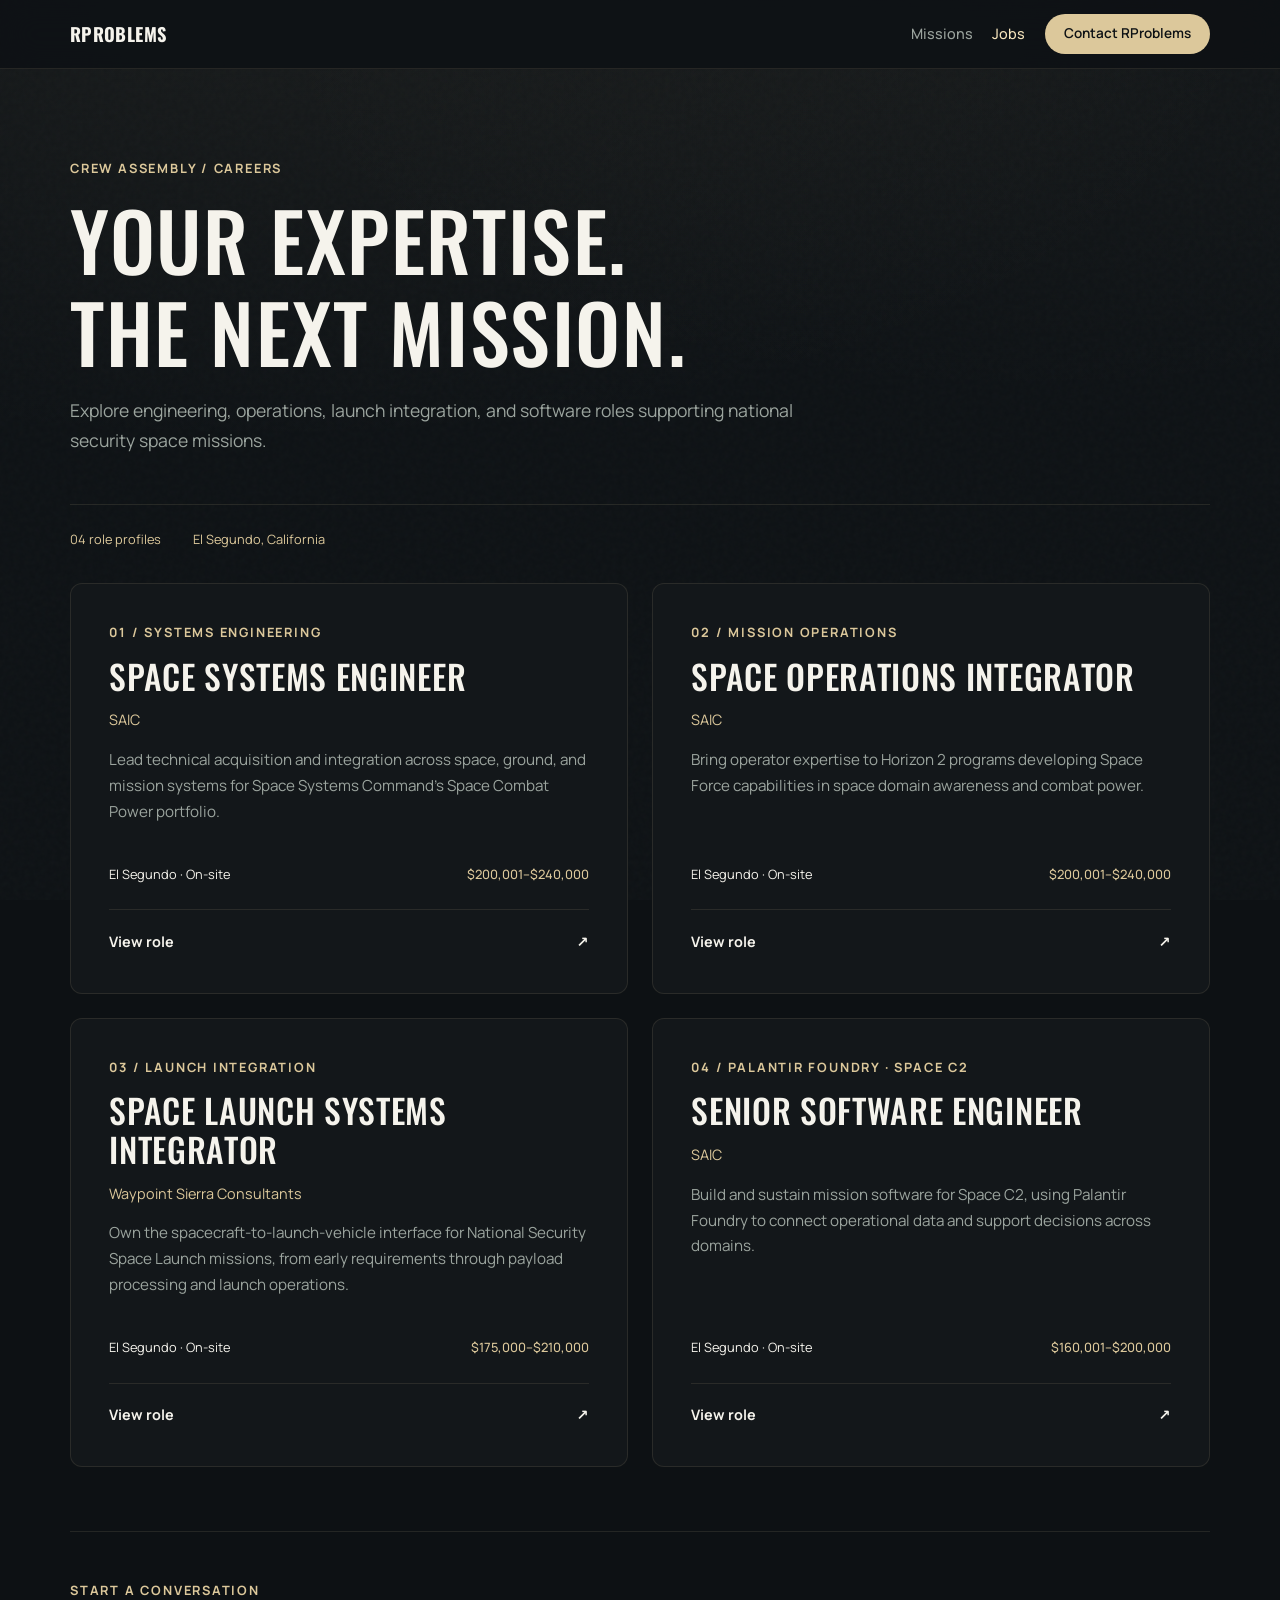
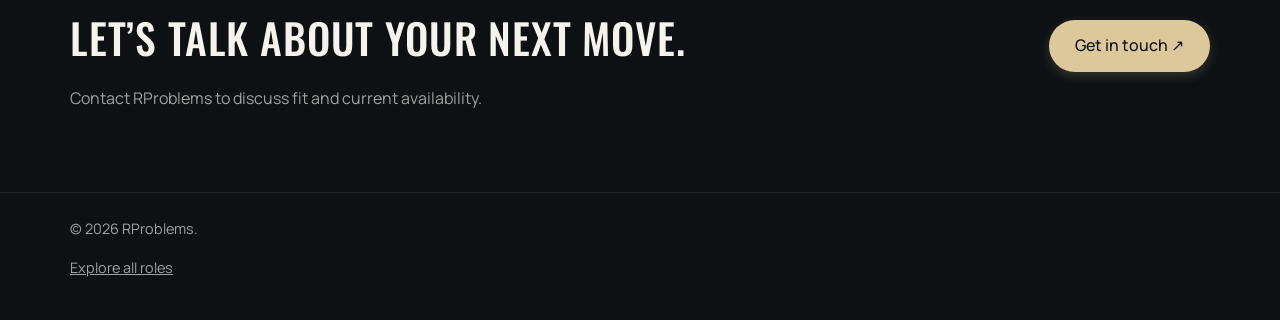
==== jobs/index.html @ 2bf75e45 "Add four space career pages and jobs index" ====
<!doctype html>
<html lang="en"><head>
  <meta charset="UTF-8"><meta name="viewport" content="width=device-width, initial-scale=1, viewport-fit=cover">
  <title>Space careers | RProblems</title>
  <meta name="description" content="Engineering, operations, launch integration, and Palantir software career opportunities in El Segundo, California.">
  <link rel="canonical" href="https://rproblems.com/jobs/">
  <meta property="og:title" content="Space careers | RProblems">
  <meta property="og:description" content="Engineering, operations, launch integration, and Palantir software career opportunities in El Segundo, California.">
  <meta property="og:type" content="website"><meta property="og:url" content="https://rproblems.com/jobs/">
  <link rel="preconnect" href="https://fonts.googleapis.com"><link rel="preconnect" href="https://fonts.gstatic.com" crossorigin>
  <link href="https://fonts.googleapis.com/css2?family=Manrope:wght@400;500;600;700&amp;family=Oswald:wght@400;500;600;700&amp;display=swap" rel="stylesheet">
  <link rel="stylesheet" href="../styles.css"><link rel="stylesheet" href="../jobs/jobs.css">
  <script defer src="../main.js"></script>
</head><body class="jobs-page">
  <a class="skip-link" href="#main">Skip to main content</a>
  <header class="site-header" id="site-header"><div class="container nav-shell">
    <a class="brand" href="../" aria-label="RProblems home">RProblems</a>
    <button class="menu-toggle" id="menu-toggle" aria-expanded="false" aria-controls="site-nav" aria-label="Toggle navigation"><span></span><span></span><span></span></button>
    <nav class="site-nav" id="site-nav" aria-label="Primary">
      <a href="../#missions">Missions</a><a href="../jobs/" aria-current="page">Jobs</a>
      <a class="nav-cta" href="mailto:hello@rproblems.com?subject=Career%20inquiry">Contact RProblems</a>
    </nav>
  </div></header>
  <main id="main"><section class="role-hero jobs-intro"><div class="container"><p class="eyebrow">Crew assembly / Careers</p><h1>Your expertise.<br>The next mission.</h1><p class="lead">Explore engineering, operations, launch integration, and software roles supporting national security space missions.</p><div class="index-meta"><span>04 role profiles</span><span>El Segundo, California</span></div></div></section><section class="container jobs-grid" aria-label="Job opportunities"><article class="job-card"><p class="eyebrow">01 / Systems engineering</p><h2><a href="space-systems-engineer/">Space Systems Engineer</a></h2><p class="card-employer">SAIC</p><p class="card-summary">Lead technical acquisition and integration across space, ground, and mission systems for Space Systems Command’s Space Combat Power portfolio.</p><div class="card-meta"><span>El Segundo · On-site</span><strong>$200,001–$240,000</strong></div><a class="job-link" href="space-systems-engineer/" aria-label="View Space Systems Engineer role">View role <span aria-hidden="true">↗</span></a></article><article class="job-card"><p class="eyebrow">02 / Mission operations</p><h2><a href="space-operations-integrator/">Space Operations Integrator</a></h2><p class="card-employer">SAIC</p><p class="card-summary">Bring operator expertise to Horizon 2 programs developing Space Force capabilities in space domain awareness and combat power.</p><div class="card-meta"><span>El Segundo · On-site</span><strong>$200,001–$240,000</strong></div><a class="job-link" href="space-operations-integrator/" aria-label="View Space Operations Integrator role">View role <span aria-hidden="true">↗</span></a></article><article class="job-card"><p class="eyebrow">03 / Launch integration</p><h2><a href="space-launch-systems-integrator/">Space Launch Systems Integrator</a></h2><p class="card-employer">Waypoint Sierra Consultants</p><p class="card-summary">Own the spacecraft-to-launch-vehicle interface for National Security Space Launch missions, from early requirements through payload processing and launch operations.</p><div class="card-meta"><span>El Segundo · On-site</span><strong>$175,000–$210,000</strong></div><a class="job-link" href="space-launch-systems-integrator/" aria-label="View Space Launch Systems Integrator role">View role <span aria-hidden="true">↗</span></a></article><article class="job-card"><p class="eyebrow">04 / Palantir Foundry · Space C2</p><h2><a href="senior-software-engineer-palantir/">Senior Software Engineer</a></h2><p class="card-employer">SAIC</p><p class="card-summary">Build and sustain mission software for Space C2, using Palantir Foundry to connect operational data and support decisions across domains.</p><div class="card-meta"><span>El Segundo · On-site</span><strong>$160,001–$200,000</strong></div><a class="job-link" href="senior-software-engineer-palantir/" aria-label="View Senior Software Engineer role">View role <span aria-hidden="true">↗</span></a></article></section><section class="container jobs-contact"><div><p class="eyebrow">Start a conversation</p><h2>Let’s talk about your next move.</h2><p>Contact RProblems to discuss fit and current availability.</p></div><a class="btn btn-primary" href="mailto:hello@rproblems.com?subject=Space%20careers%20inquiry">Get in touch ↗</a></section></main>
  <footer class="site-footer"><div class="container footer-shell"><p>&copy; <span id="year">2026</span> RProblems.</p><a href="../jobs/">Explore all roles</a></div></footer>
</body></html>
---- styles.css ----
/* ── Custom Properties ─────────────────────────────────────── */
:root {
  /* Dark Luxury Palette */
  --bg: #0d1114; /* Deep midnight greenish black */
  --bg-alt: #13171a;
  --surface: #1a1f22;
  --surface-hover: #22282c;

  --text: #f5f3ec; /* Soft off-white */
  --text-muted: #9ba49e;

  --border: rgba(204, 189, 149, 0.12); /* Subtle gold/champagne border */
  --border-hover: rgba(204, 189, 149, 0.25);

  --teal: #dcc89b; /* Champagne gold */
  --teal-light: #f5e4bc;
  --teal-dark: #b8a272;

  /* Soft textures instead of neon glows */
  --teal-glow: rgba(220, 200, 155, 0.08);
  --teal-glow-md: rgba(220, 200, 155, 0.15);

  --danger: #cf7171;
  --warning: #d4a34b;

  /* Refined, slightly softer shapes */
  --radius: 12px;
  --radius-sm: 8px;
  --radius-xs: 4px;

  --container: 1140px;
  --section-pad: clamp(4.5rem, 7vw, 7rem);

  /* Deep shadows */
  --shadow-sm: 0 4px 12px rgba(0, 0, 0, 0.2);
  --shadow-md: 0 12px 32px rgba(0, 0, 0, 0.4);
  --shadow-lg: 0 24px 60px rgba(0, 0, 0, 0.6);
  --shadow-glow: 0 8px 30px rgba(220, 200, 155, 0.12);

  --ease: cubic-bezier(0.25, 1, 0.5, 1);
  --ease-out: cubic-bezier(0.2, 0.8, 0.2, 1);
  --duration: 0.4s;
}

/* ── Reset & Base ──────────────────────────────────────────── */
*,
*::before,
*::after {
  box-sizing: border-box;
}

html {
  scroll-behavior: smooth;
}

body {
  margin: 0;
  font-family:
    "Manrope",
    system-ui,
    -apple-system,
    sans-serif;
  color: var(--text);
  background: var(--bg);
  /* Subtle grain texture overlay */
  background-image:
    url("data:image/svg+xml,%3Csvg viewBox='0 0 200 200' xmlns='http://www.w3.org/2000/svg'%3E%3Cfilter id='noiseFilter'%3E%3CfeTurbulence type='fractalNoise' baseFrequency='0.85' numOctaves='3' stitchTiles='stitch'/%3E%3C/filter%3E%3Crect width='100%25' height='100%25' filter='url(%23noiseFilter)' opacity='0.025'/%3E%3C/svg%3E"),
    radial-gradient(
      ellipse 80% 50% at 20% 0%,
      rgba(220, 200, 155, 0.05),
      transparent
    ),
    radial-gradient(
      ellipse 60% 40% at 80% 5%,
      rgba(220, 200, 155, 0.03),
      transparent
    );
  background-attachment: fixed;
  line-height: 1.7;
  -webkit-font-smoothing: antialiased;
  -moz-osx-font-smoothing: grayscale;
}

::selection {
  background: rgba(220, 200, 155, 0.25);
  color: var(--text);
}

/* ── Typography ────────────────────────────────────────────── */
h1,
h2,
h3,
.brand {
  font-family: "Oswald", "Clash Display", sans-serif;
  line-height: 1.15;
  margin-top: 0;
  letter-spacing: 0.02em;
  text-transform: uppercase;
  font-weight: 500;
}

h1 {
  font-size: clamp(2.5rem, 5vw, 4rem);
  max-width: 18ch;
  color: var(--text);
}

h2 {
  font-size: clamp(1.8rem, 3.5vw, 2.6rem);
  margin-bottom: 1.4rem;
  max-width: 28ch;
}

h3 {
  font-size: 1.35rem;
  margin-bottom: 0.6rem;
}

a {
  color: inherit;
}

p {
  margin-top: 0;
}

/* ── Layout ────────────────────────────────────────────────── */
.container {
  width: min(100% - 3rem, var(--container));
  margin-inline: auto;
}

.skip-link {
  position: absolute;
  left: -999px;
  top: 0;
  background: var(--teal);
  color: #0a1628;
  padding: 0.6rem 1rem;
  border-radius: 0 0 var(--radius-sm) 0;
  z-index: 1000;
  font-weight: 600;
}

.skip-link:focus-visible {
  left: 0;
}

.section {
  padding: var(--section-pad) 0;
}

.section-alt {
  background: rgba(19, 23, 26, 0.4);
  border-top: 1px solid var(--border);
  border-bottom: 1px solid var(--border);
}

.eyebrow {
  text-transform: uppercase;
  letter-spacing: 0.14em;
  color: var(--teal);
  font-weight: 700;
  font-size: 0.8rem;
  margin-bottom: 0.8rem;
}

.lead {
  color: var(--text-muted);
  font-size: 1.1rem;
  max-width: 60ch;
  line-height: 1.7;
}

/* ── Header & Nav ──────────────────────────────────────────── */
.site-header {
  position: sticky;
  top: 0;
  z-index: 100;
  background: rgba(13, 17, 20, 0.85);
  border-bottom: 1px solid var(--border);
  backdrop-filter: blur(16px);
  -webkit-backdrop-filter: blur(16px);
  transition: box-shadow var(--duration) var(--ease);
  padding-top: env(safe-area-inset-top);
}

.site-header.scrolled {
  box-shadow: 0 4px 20px rgba(0, 0, 0, 0.5);
}

.nav-shell {
  display: flex;
  align-items: center;
  justify-content: space-between;
  padding: 0.9rem 0;
  gap: 1.5rem;
}

.brand {
  text-decoration: none;
  font-weight: 700;
  font-size: 1.15rem;
  letter-spacing: 0.02em;
  color: var(--text);
  flex-shrink: 0;
}

.site-nav {
  display: flex;
  flex-wrap: wrap;
  justify-content: flex-end;
  align-items: center;
  gap: 0.5rem 1.2rem;
}

.site-nav a {
  text-decoration: none;
  color: var(--text-muted);
  font-size: 0.9rem;
  font-weight: 500;
  padding: 0.3rem 0;
  position: relative;
  transition: color var(--duration) var(--ease);
}

.site-nav a::after {
  content: "";
  position: absolute;
  bottom: 0;
  left: 0;
  width: 0;
  height: 2px;
  background: var(--teal);
  border-radius: 1px;
  transition: width var(--duration) var(--ease);
}

.site-nav a:hover,
.site-nav a:focus-visible {
  color: var(--text);
}

.site-nav a:hover::after,
.site-nav a:focus-visible::after {
  width: 100%;
}

/* Nav CTA button */
.site-nav .nav-cta {
  background: var(--teal);
  color: #0d1114;
  font-weight: 600;
  padding: 0.5rem 1.2rem;
  border-radius: 999px;
  font-size: 0.85rem;
  transition:
    background var(--duration) var(--ease),
    transform var(--duration) var(--ease);
}

.site-nav .nav-cta::after {
  display: none;
}

.site-nav .nav-cta:hover,
.site-nav .nav-cta:focus-visible {
  background: var(--teal-light);
  color: #0d1114;
  transform: translateY(-1px);
}

/* ── Mobile Menu Toggle ────────────────────────────────────── */
.menu-toggle {
  display: none;
  flex-direction: column;
  gap: 5px;
  background: none;
  border: none;
  cursor: pointer;
  padding: 6px;
  z-index: 110;
}

.menu-toggle span {
  display: block;
  width: 22px;
  height: 2px;
  background: var(--text);
  border-radius: 2px;
  transition:
    transform var(--duration) var(--ease),
    opacity var(--duration) var(--ease);
}

.menu-toggle.active span:nth-child(1) {
  transform: translateY(7px) rotate(45deg);
}

.menu-toggle.active span:nth-child(2) {
  opacity: 0;
}

.menu-toggle.active span:nth-child(3) {
  transform: translateY(-7px) rotate(-45deg);
}

/* ── Hero ──────────────────────────────────────────────────── */
.hero {
  position: relative;
  overflow: hidden;
  padding-top: clamp(5rem, 10vw, 8rem);
  padding-bottom: clamp(4rem, 8vw, 6rem);
}

.hero::before {
  content: "";
  position: absolute;
  top: -20%;
  right: -5%;
  width: min(600px, 80vw);
  height: min(600px, 80vw);
  background: radial-gradient(circle, var(--teal-glow-md), transparent 70%);
  border-radius: 50%;
  animation: heroFloat 24s ease-in-out infinite alternate;
  pointer-events: none;
}

.hero::after {
  content: "";
  position: absolute;
  bottom: -30%;
  left: -10%;
  width: min(450px, 60vw);
  height: min(450px, 60vw);
  background: radial-gradient(
    circle,
    rgba(143, 174, 149, 0.08),
    transparent 70%
  );
  border-radius: 50%;
  animation: heroFloat 30s ease-in-out infinite alternate-reverse;
  pointer-events: none;
}

@keyframes heroFloat {
  0% {
    transform: translate(0, 0) scale(1) rotate(0deg);
  }
  100% {
    transform: translate(35px, -25px) scale(1.1) rotate(15deg);
  }
}

.hero-stack {
  position: relative;
  z-index: 1;
  max-width: 720px;
}

.hero h1 {
  background: linear-gradient(135deg, #ffffff 40%, var(--teal) 100%);
  -webkit-background-clip: text;
  background-clip: text;
  -webkit-text-fill-color: transparent;
  margin-bottom: 1rem;
}

.hero-cta {
  display: flex;
  flex-wrap: wrap;
  gap: 0.8rem;
  margin-top: 1.8rem;
}

/* ── Card Shared Styles ────────────────────────────────────── */
.card,
.reason,
.process-card,
details {
  background: var(--surface);
  border: 1px solid var(--border);
  border-radius: var(--radius);
  box-shadow: var(--shadow-sm);
  transition:
    transform var(--duration) var(--ease),
    border-color var(--duration) var(--ease),
    box-shadow var(--duration) var(--ease);
}

.card:hover,
.reason:hover,
.process-card:hover {
  transform: translateY(-4px);
  border-color: var(--border-hover);
  box-shadow: var(--shadow-md);
}

/* ── Feature Grid (Mission Cards) ─────────────────────────── */
.feature-grid {
  display: grid;
  grid-template-columns: repeat(3, 1fr);
  gap: 1.2rem;
}

.card,
.reason {
  padding: 1.5rem;
}

.card p,
.reason p {
  color: var(--text-muted);
  margin-bottom: 0;
  line-height: 1.6;
}

/* Mission Card Specific Styles */
.mission-card {
  text-decoration: none;
  display: flex;
  flex-direction: column;
  cursor: pointer;
  position: relative;
}

.mission-card p {
  flex: 1;
}

.mission-icon {
  display: inline-flex;
  align-items: center;
  justify-content: center;
  width: 2.4rem;
  height: 2.4rem;
  border-radius: 50%;
  background: var(--bg);
  border: 1px solid var(--border);
  font-family: "Oswald", sans-serif;
  font-weight: 500;
  font-size: 0.9rem;
  color: var(--teal);
  margin-bottom: 1rem;
}

.mission-tag {
  display: inline-block;
  margin-top: 1rem;
  padding: 0.3rem 0.7rem;
  font-size: 0.75rem;
  font-weight: 600;
  letter-spacing: 0.08em;
  text-transform: uppercase;
  color: var(--teal);
  border: 1px solid var(--border);
  border-radius: 999px;
  background: var(--teal-glow);
}

/* ── Mission Detail Sections ──────────────────────────────── */
.mission-detail {
  max-width: 740px;
}

.mission-problem {
  font-size: 1.15rem;
  color: var(--text-muted);
  line-height: 1.7;
  margin-bottom: 2rem;
  padding-left: 1.2rem;
  border-left: 3px solid var(--border-hover);
}

.mission-solutions h3 {
  font-size: 1.1rem;
  color: var(--text);
  margin-bottom: 0.8rem;
}

.mission-solutions ul {
  margin: 0;
  padding-left: 1.2rem;
  color: var(--text-muted);
  line-height: 1.8;
}

.mission-solutions li {
  margin-bottom: 0.4rem;
}

.mission-outcome {
  margin-top: 2rem;
  font-family: "Oswald", sans-serif;
  font-size: 1.3rem;
  font-weight: 500;
  text-transform: uppercase;
  letter-spacing: 0.02em;
  color: var(--teal);
  line-height: 1.3;
}

/* ── Reasons Grid ──────────────────────────────────────────── */
.reasons-grid {
  display: grid;
  grid-template-columns: repeat(2, 1fr);
  gap: 1.2rem;
}

.reason {
  position: relative;
  padding-left: 1.8rem;
}

.reason::before {
  content: "";
  position: absolute;
  left: 0;
  top: 1.5rem;
  bottom: 1.5rem;
  width: 3px;
  background: linear-gradient(180deg, var(--teal), transparent);
  border-radius: 2px;
}

/* ── Process / Timeline ────────────────────────────────────── */
.timeline {
  display: grid;
  grid-template-columns: repeat(4, 1fr);
  gap: 1.2rem;
}

.process-card {
  padding: 1.5rem;
  position: relative;
}

.step-index {
  display: inline-flex;
  align-items: center;
  justify-content: center;
  width: 2.2rem;
  height: 2.2rem;
  border-radius: 50%;
  background: var(--bg);
  border: 1px solid var(--border);
  font-family: "Oswald", sans-serif;
  font-weight: 500;
  font-size: 0.95rem;
  color: var(--teal);
  margin-bottom: 0.8rem;
}

.meta-list {
  margin: 0.4rem 0 0;
  padding-left: 1.1rem;
  color: var(--text-muted);
  font-size: 0.92rem;
  line-height: 1.6;
}

/* ── FAQ ───────────────────────────────────────────────────── */
.faq-list {
  display: grid;
  gap: 0.8rem;
  max-width: 800px;
}

details {
  overflow: hidden;
}

summary {
  cursor: pointer;
  font-weight: 600;
  padding: 1.1rem 1.3rem;
  list-style: none;
  display: flex;
  align-items: center;
  justify-content: space-between;
  gap: 1rem;
  transition: color var(--duration) var(--ease);
}

summary::-webkit-details-marker {
  display: none;
}

summary::after {
  content: "+";
  font-family: "Oswald", sans-serif;
  font-size: 1.4rem;
  font-weight: 500;
  color: var(--teal);
  flex-shrink: 0;
  transition: transform var(--duration) var(--ease);
  line-height: 1;
}

details[open] summary::after {
  transform: rotate(45deg);
}

details[open] {
  border-color: var(--border-hover);
}

summary:hover {
  color: var(--teal);
}

details > p {
  padding: 0 1.3rem 1.2rem;
  margin: 0;
  color: var(--text-muted);
  line-height: 1.65;
}

/* ── CTA Band ──────────────────────────────────────────────── */
.cta-band {
  background: var(--surface);
  color: var(--text);
  border-top: 1px solid var(--border);
}

.cta-band h2 {
  color: var(--text);
}

.cta-band .eyebrow {
  color: var(--teal);
}

.cta-band .btn-secondary {
  border-color: var(--teal);
  color: var(--teal);
}

.cta-band .btn-secondary:hover {
  background: var(--teal);
  color: #0d1114;
}

.cta-band .btn-primary {
  background: var(--teal);
  color: #0d1114;
}

.cta-band .btn-primary:hover {
  background: var(--teal-light);
}

.cta-shell {
  display: grid;
  grid-template-columns: 1.8fr 1fr;
  gap: 2rem;
  align-items: center;
}

.cta-actions {
  display: grid;
  gap: 0.8rem;
}

/* ── Footer ────────────────────────────────────────────────── */
.site-footer {
  border-top: 1px solid var(--border);
}

.footer-shell {
  padding: 1.5rem 0 2.5rem;
  padding-bottom: max(2.5rem, env(safe-area-inset-bottom));
  color: var(--text-muted);
  font-size: 0.9rem;
}

/* ── Buttons ───────────────────────────────────────────────── */
.btn {
  display: inline-flex;
  align-items: center;
  justify-content: center;
  border-radius: 999px;
  text-decoration: none;
  font-weight: 500;
  font-size: 1rem;
  padding: 0.8rem 1.6rem;
  border: none;
  cursor: pointer;
  transition:
    transform var(--duration) var(--ease),
    box-shadow var(--duration) var(--ease),
    background var(--duration) var(--ease);
}

.btn-primary {
  background: var(--teal);
  color: #0d1114;
  box-shadow: 0 4px 12px rgba(220, 200, 155, 0.2);
}

.btn-primary:hover,
.btn-primary:focus-visible {
  transform: translateY(-2px);
  background: var(--teal-light);
  box-shadow: 0 8px 24px rgba(220, 200, 155, 0.3);
}

.btn-secondary {
  border: 1px solid var(--teal);
  background: transparent;
  color: var(--teal);
}

.btn-secondary:hover,
.btn-secondary:focus-visible {
  transform: translateY(-2px);
  background: var(--teal);
  color: #0d1114;
}

.btn:focus-visible,
.site-nav a:focus-visible,
summary:focus-visible {
  outline: 2px solid var(--teal);
  outline-offset: 2px;
}

/* ── Reveal Animations ─────────────────────────────────────── */
.reveal {
  opacity: 0;
  transform: translateY(20px);
  transition:
    opacity 0.6s var(--ease),
    transform 0.6s var(--ease);
}

.reveal.in-view {
  opacity: 1;
  transform: translateY(0);
}

/* Staggered children */
.reveal .card,
.reveal .reason,
.reveal .process-card,
.reveal details {
  opacity: 0;
  transform: translateY(16px);
  transition:
    opacity 0.5s var(--ease),
    transform 0.5s var(--ease);
}

.reveal.in-view .card,
.reveal.in-view .reason,
.reveal.in-view .process-card,
.reveal.in-view details {
  opacity: 1;
  transform: translateY(0);
}

/* ── Responsive: Tablet ────────────────────────────────────── */
@media (max-width: 1024px) {
  .timeline,
  .feature-grid,
  .cta-shell {
    grid-template-columns: 1fr 1fr;
  }
}

/* ── Responsive: Mobile ────────────────────────────────────── */
@media (max-width: 768px) {
  .section {
    padding: clamp(3rem, 5vw, 4rem) 0;
  }

  .hero {
    padding-top: clamp(2.5rem, 5vw, 3.5rem);
    padding-bottom: clamp(2.5rem, 5vw, 3.5rem);
  }

  .menu-toggle {
    display: flex;
  }

  .site-nav {
    position: fixed;
    top: 0;
    left: 0;
    width: 100%;
    height: 100vh;
    height: 100dvh;
    padding-top: env(safe-area-inset-top);
    background: #0a0f1a;
    flex-direction: column;
    flex-wrap: nowrap;
    align-items: center;
    justify-content: center;
    gap: 1.5rem;
    opacity: 0;
    visibility: hidden;
    transition:
      opacity var(--duration) var(--ease),
      visibility var(--duration) var(--ease);
    z-index: 100;
  }

  .site-nav.open {
    opacity: 1;
    visibility: visible;
  }

  .site-nav a {
    font-size: 1.2rem;
    font-weight: 600;
  }

  .site-nav a::after {
    display: none;
  }

  .site-nav .nav-cta {
    font-size: 1rem;
    padding: 0.7rem 1.6rem;
  }

  .feature-grid,
  .reasons-grid,
  .timeline,
  .cta-shell {
    grid-template-columns: 1fr;
  }

  .container {
    width: min(100% - 2rem, var(--container));
  }

  h1 {
    font-size: clamp(1.8rem, 7vw, 2.4rem);
  }

  h2 {
    font-size: clamp(1.4rem, 5vw, 1.8rem);
  }

  .btn {
    width: 100%;
    min-height: 48px;
  }

  .hero-cta {
    display: grid;
  }

  .reason::before {
    display: none;
  }

  .reason {
    padding-left: 1.5rem;
  }

  .card,
  .reason,
  .process-card {
    padding: 1.2rem;
  }

  summary {
    padding: 1rem;
    min-height: 48px;
  }

  .mission-problem {
    font-size: 1.05rem;
  }

  .mission-outcome {
    font-size: 1.1rem;
  }
}

/* ── Reduced Motion ────────────────────────────────────────── */
@media (prefers-reduced-motion: reduce) {
  html {
    scroll-behavior: auto;
  }

  *,
  *::before,
  *::after {
    animation-duration: 0.01ms !important;
    animation-iteration-count: 1 !important;
    transition-duration: 0.01ms !important;
  }

  .reveal,
  .reveal.in-view,
  .reveal .card,
  .reveal.in-view .card,
  .reveal .reason,
  .reveal.in-view .reason,
  .reveal .process-card,
  .reveal.in-view .process-card,
  .reveal details,
  .reveal.in-view details {
    opacity: 1;
    transform: none;
  }
}
---- jobs/jobs.css ----
.role-hero { padding: clamp(3.5rem, 7vw, 6rem) 0 3.5rem; border-bottom: 1px solid var(--border); }
.role-hero h1 { max-width: 24ch; margin-bottom: 1.2rem; }
.role-hero .lead { max-width: 68ch; margin-bottom: 2rem; }
.role-employer, .card-employer { color: var(--teal); font-size: .9rem; }
.back-link { display: inline-block; margin-bottom: 2.8rem; text-decoration: none; color: var(--text-muted); font-size: .85rem; }
.back-link:hover, .source-note a:hover { color: var(--teal-light); }
.role-layout { display: grid; grid-template-columns: minmax(0, 1fr) 340px; gap: 5rem; padding-block: 4rem; align-items: start; }
.role-copy section + section { margin-top: 3rem; }
.role-copy h2, .role-facts h2 { font-size: 1.65rem; }
.role-list { padding-left: 1.2rem; color: #c7ccc7; }
.role-list li { padding-left: .5rem; margin-bottom: 1rem; }
.role-list li::marker { color: var(--teal); }
.role-facts { padding: 2rem; border: 1px solid var(--border-hover); border-radius: var(--radius); background: var(--bg-alt); }
.role-facts dl { margin: 0 0 1.8rem; }
.role-facts dl > div { padding: 1rem 0; border-bottom: 1px solid var(--border); }
.role-facts dt { color: var(--text-muted); font-size: .75rem; letter-spacing: .04em; margin-bottom: .3rem; }
.role-facts dd { margin: 0; line-height: 1.5; font-size: .95rem; }
.role-facts .btn { width: 100%; }
.contact-note { font-size: .75rem; color: var(--text-muted); margin: 1rem 0 0; }
.source-note { border-top: 1px solid var(--border); padding-top: 2rem; color: var(--text-muted); font-size: .85rem; }
.source-note h2 { color: var(--text); }
.source-note a { text-underline-offset: 4px; }
.other-roles { border-top: 1px solid var(--border); padding-block: 3rem 5rem; }
.related-links { display: grid; grid-template-columns: repeat(3, minmax(0, 1fr)); gap: 1rem; }
.related-links a { display: flex; justify-content: space-between; gap: 1rem; padding: 1.2rem; background: var(--surface); border: 1px solid var(--border); border-radius: var(--radius-sm); text-decoration: none; }
.related-links a:hover { border-color: var(--teal); }
.jobs-intro { border: 0; padding-bottom: 2rem; }
.jobs-intro h1 { font-size: clamp(3rem, 6.5vw, 5rem); }
.index-meta { display: flex; gap: 2rem; color: var(--teal); font-size: .8rem; border-top: 1px solid var(--border); padding-top: 1.5rem; margin-top: 3rem; }
.jobs-grid { display: grid; grid-template-columns: repeat(2, minmax(0, 1fr)); gap: 1.5rem; padding-bottom: 4rem; }
.job-card { display: flex; flex-direction: column; padding: clamp(1.5rem, 3vw, 2.5rem); background: var(--bg-alt); border: 1px solid var(--border); border-radius: var(--radius); }
.job-card:hover { border-color: var(--border-hover); }
.job-card h2 { font-size: clamp(1.6rem, 3vw, 2.1rem); margin-bottom: .8rem; }
.job-card h2 a { text-decoration: none; }
.card-summary { color: var(--text-muted); font-size: .95rem; }
.card-meta { display: flex; justify-content: space-between; flex-wrap: wrap; gap: .5rem 1rem; margin-top: auto; padding: 1.5rem 0; font-size: .8rem; border-bottom: 1px solid var(--border); }
.card-meta strong { font-weight: 500; color: var(--teal); }
.job-link { display: flex; justify-content: space-between; padding-top: 1.2rem; text-decoration: none; font-weight: 700; font-size: .9rem; }
.jobs-contact { border-top: 1px solid var(--border); padding-block: 3rem 5rem; display: flex; justify-content: space-between; align-items: center; gap: 2rem; }
.jobs-contact p:last-child { color: var(--text-muted); margin-bottom: 0; }
.jobs-page a:focus-visible, .jobs-page button:focus-visible { outline: 2px solid var(--teal-light); outline-offset: 5px; }
.jobs-page .site-nav [aria-current="page"] { color: var(--teal-light); }
@media (max-width: 900px) { .role-layout { gap: 2.5rem; grid-template-columns: minmax(0, 1fr) 300px; } }
@media (max-width: 700px) {
  .role-layout, .jobs-grid, .related-links { grid-template-columns: 1fr; }
  .role-layout { gap: 3rem; padding-block: 2.5rem; }
  .role-facts { grid-row: 1; }
  .jobs-contact { flex-direction: column; align-items: flex-start; }
  .index-meta { flex-wrap: wrap; gap: .5rem 1.5rem; }
  .role-hero { padding-top: 2.5rem; }
}
@media print {
  .site-header, .site-footer, .other-roles, .btn, .contact-note, .back-link { display: none; }
  .jobs-page { background: white; color: black; }
  .role-layout { display: block; }
  .role-facts, .role-list, .source-note, .lead, .role-employer { color: black; background: white; }
}
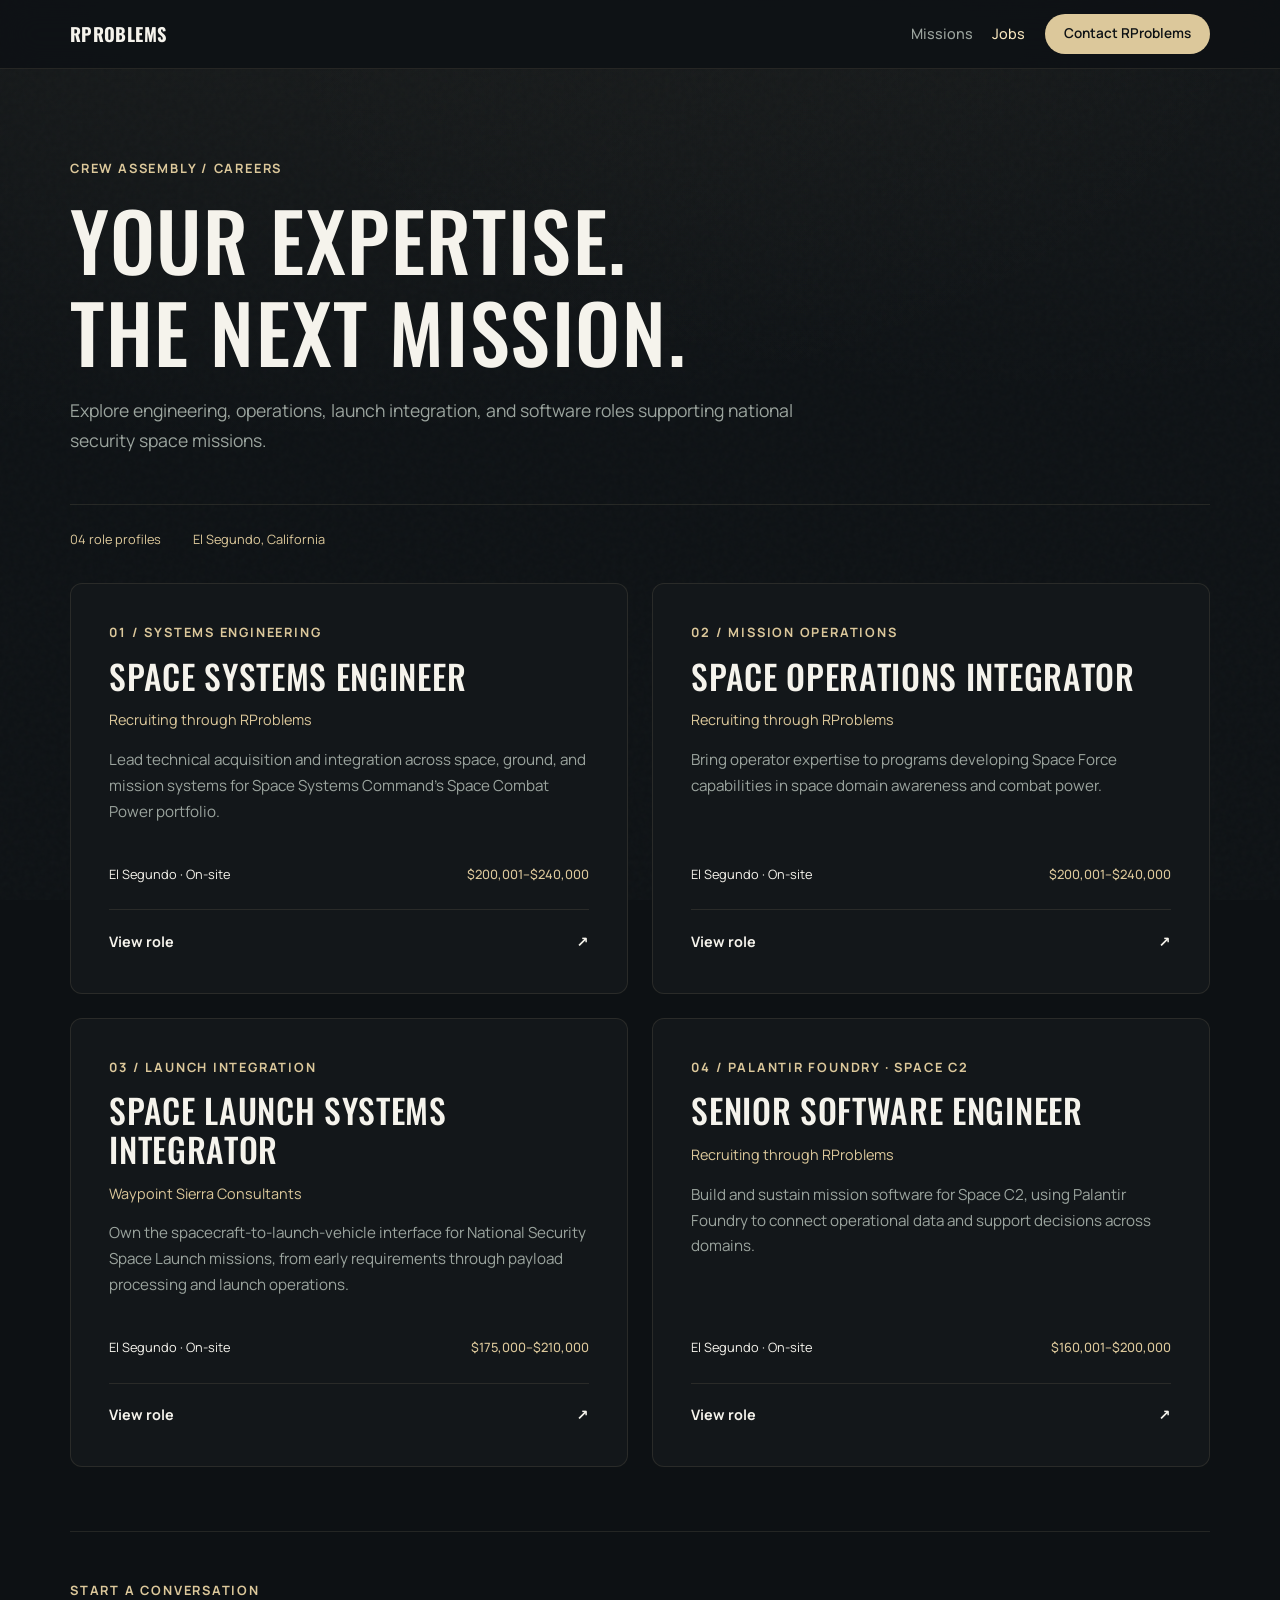
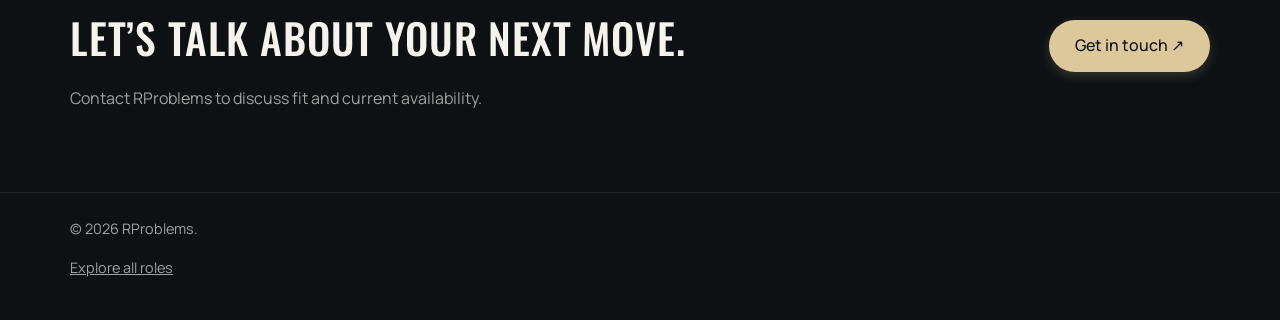
==== commit 94c44b37: "Remove SAIC branding and source references from career pages" ====
--- a/jobs/index.html
+++ b/jobs/index.html
@@ -21,6 +21,6 @@
       <a class="nav-cta" href="mailto:hello@rproblems.com?subject=Career%20inquiry">Contact RProblems</a>
     </nav>
   </div></header>
-  <main id="main"><section class="role-hero jobs-intro"><div class="container"><p class="eyebrow">Crew assembly / Careers</p><h1>Your expertise.<br>The next mission.</h1><p class="lead">Explore engineering, operations, launch integration, and software roles supporting national security space missions.</p><div class="index-meta"><span>04 role profiles</span><span>El Segundo, California</span></div></div></section><section class="container jobs-grid" aria-label="Job opportunities"><article class="job-card"><p class="eyebrow">01 / Systems engineering</p><h2><a href="space-systems-engineer/">Space Systems Engineer</a></h2><p class="card-employer">SAIC</p><p class="card-summary">Lead technical acquisition and integration across space, ground, and mission systems for Space Systems Command’s Space Combat Power portfolio.</p><div class="card-meta"><span>El Segundo · On-site</span><strong>$200,001–$240,000</strong></div><a class="job-link" href="space-systems-engineer/" aria-label="View Space Systems Engineer role">View role <span aria-hidden="true">↗</span></a></article><article class="job-card"><p class="eyebrow">02 / Mission operations</p><h2><a href="space-operations-integrator/">Space Operations Integrator</a></h2><p class="card-employer">SAIC</p><p class="card-summary">Bring operator expertise to Horizon 2 programs developing Space Force capabilities in space domain awareness and combat power.</p><div class="card-meta"><span>El Segundo · On-site</span><strong>$200,001–$240,000</strong></div><a class="job-link" href="space-operations-integrator/" aria-label="View Space Operations Integrator role">View role <span aria-hidden="true">↗</span></a></article><article class="job-card"><p class="eyebrow">03 / Launch integration</p><h2><a href="space-launch-systems-integrator/">Space Launch Systems Integrator</a></h2><p class="card-employer">Waypoint Sierra Consultants</p><p class="card-summary">Own the spacecraft-to-launch-vehicle interface for National Security Space Launch missions, from early requirements through payload processing and launch operations.</p><div class="card-meta"><span>El Segundo · On-site</span><strong>$175,000–$210,000</strong></div><a class="job-link" href="space-launch-systems-integrator/" aria-label="View Space Launch Systems Integrator role">View role <span aria-hidden="true">↗</span></a></article><article class="job-card"><p class="eyebrow">04 / Palantir Foundry · Space C2</p><h2><a href="senior-software-engineer-palantir/">Senior Software Engineer</a></h2><p class="card-employer">SAIC</p><p class="card-summary">Build and sustain mission software for Space C2, using Palantir Foundry to connect operational data and support decisions across domains.</p><div class="card-meta"><span>El Segundo · On-site</span><strong>$160,001–$200,000</strong></div><a class="job-link" href="senior-software-engineer-palantir/" aria-label="View Senior Software Engineer role">View role <span aria-hidden="true">↗</span></a></article></section><section class="container jobs-contact"><div><p class="eyebrow">Start a conversation</p><h2>Let’s talk about your next move.</h2><p>Contact RProblems to discuss fit and current availability.</p></div><a class="btn btn-primary" href="mailto:hello@rproblems.com?subject=Space%20careers%20inquiry">Get in touch ↗</a></section></main>
+  <main id="main"><section class="role-hero jobs-intro"><div class="container"><p class="eyebrow">Crew assembly / Careers</p><h1>Your expertise.<br>The next mission.</h1><p class="lead">Explore engineering, operations, launch integration, and software roles supporting national security space missions.</p><div class="index-meta"><span>04 role profiles</span><span>El Segundo, California</span></div></div></section><section class="container jobs-grid" aria-label="Job opportunities"><article class="job-card"><p class="eyebrow">01 / Systems engineering</p><h2><a href="space-systems-engineer/">Space Systems Engineer</a></h2><p class="card-employer">Recruiting through RProblems</p><p class="card-summary">Lead technical acquisition and integration across space, ground, and mission systems for Space Systems Command’s Space Combat Power portfolio.</p><div class="card-meta"><span>El Segundo · On-site</span><strong>$200,001–$240,000</strong></div><a class="job-link" href="space-systems-engineer/" aria-label="View Space Systems Engineer role">View role <span aria-hidden="true">↗</span></a></article><article class="job-card"><p class="eyebrow">02 / Mission operations</p><h2><a href="space-operations-integrator/">Space Operations Integrator</a></h2><p class="card-employer">Recruiting through RProblems</p><p class="card-summary">Bring operator expertise to programs developing Space Force capabilities in space domain awareness and combat power.</p><div class="card-meta"><span>El Segundo · On-site</span><strong>$200,001–$240,000</strong></div><a class="job-link" href="space-operations-integrator/" aria-label="View Space Operations Integrator role">View role <span aria-hidden="true">↗</span></a></article><article class="job-card"><p class="eyebrow">03 / Launch integration</p><h2><a href="space-launch-systems-integrator/">Space Launch Systems Integrator</a></h2><p class="card-employer">Waypoint Sierra Consultants</p><p class="card-summary">Own the spacecraft-to-launch-vehicle interface for National Security Space Launch missions, from early requirements through payload processing and launch operations.</p><div class="card-meta"><span>El Segundo · On-site</span><strong>$175,000–$210,000</strong></div><a class="job-link" href="space-launch-systems-integrator/" aria-label="View Space Launch Systems Integrator role">View role <span aria-hidden="true">↗</span></a></article><article class="job-card"><p class="eyebrow">04 / Palantir Foundry · Space C2</p><h2><a href="senior-software-engineer-palantir/">Senior Software Engineer</a></h2><p class="card-employer">Recruiting through RProblems</p><p class="card-summary">Build and sustain mission software for Space C2, using Palantir Foundry to connect operational data and support decisions across domains.</p><div class="card-meta"><span>El Segundo · On-site</span><strong>$160,001–$200,000</strong></div><a class="job-link" href="senior-software-engineer-palantir/" aria-label="View Senior Software Engineer role">View role <span aria-hidden="true">↗</span></a></article></section><section class="container jobs-contact"><div><p class="eyebrow">Start a conversation</p><h2>Let’s talk about your next move.</h2><p>Contact RProblems to discuss fit and current availability.</p></div><a class="btn btn-primary" href="mailto:hello@rproblems.com?subject=Space%20careers%20inquiry">Get in touch ↗</a></section></main>
   <footer class="site-footer"><div class="container footer-shell"><p>&copy; <span id="year">2026</span> RProblems.</p><a href="../jobs/">Explore all roles</a></div></footer>
 </body></html>
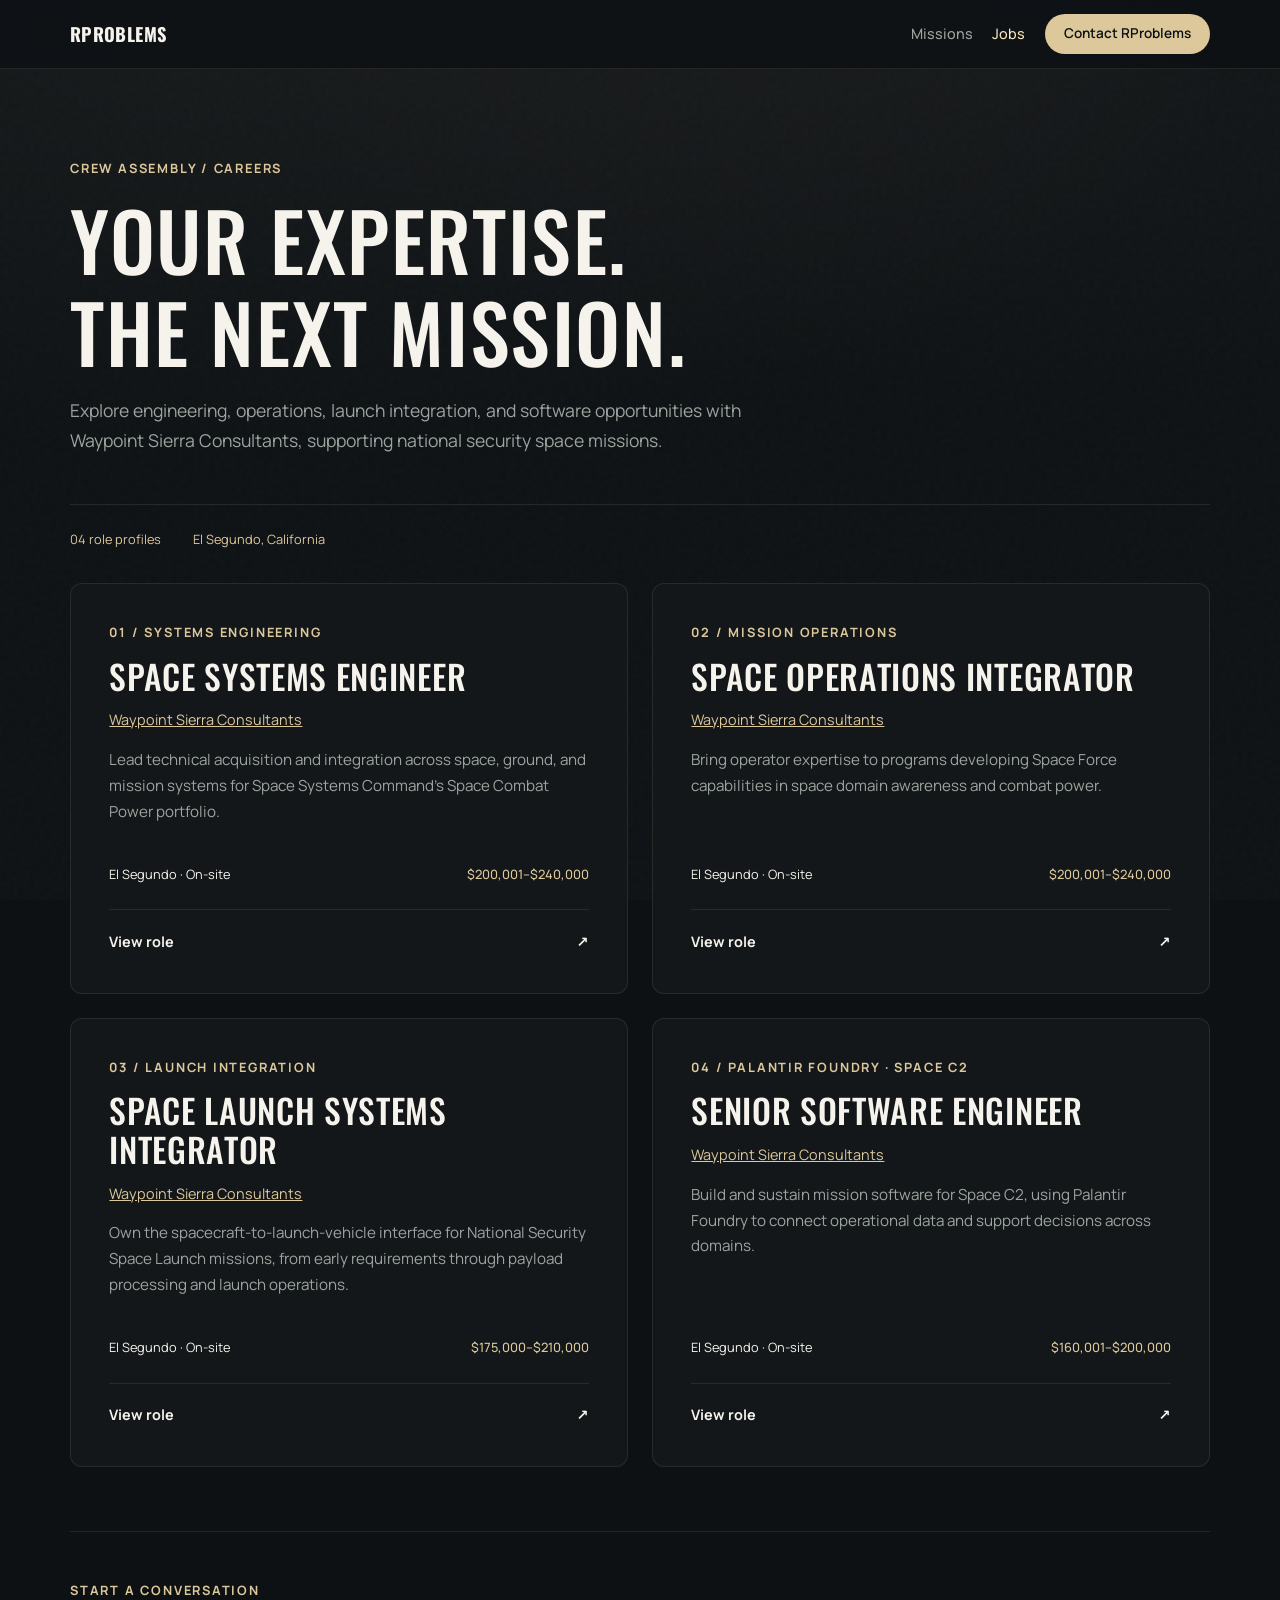
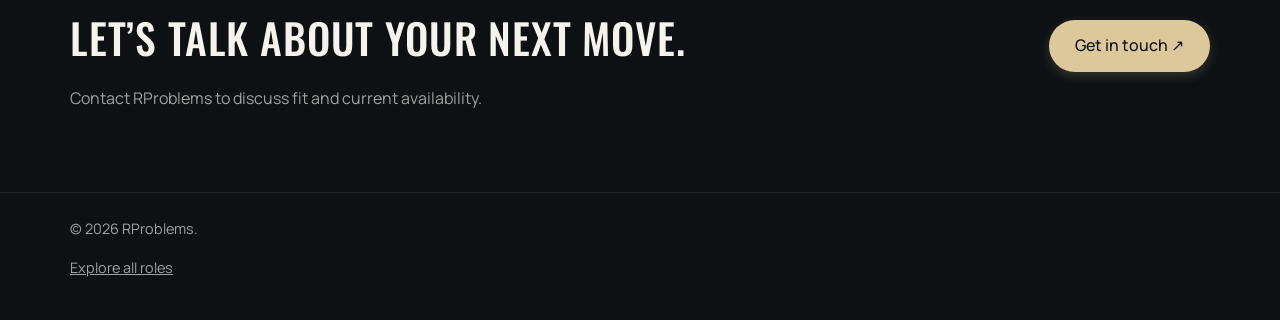
==== commit dd1ce10d: "Expand job descriptions and add Waypoint Sierra company links" ====
--- a/jobs/index.html
+++ b/jobs/index.html
@@ -21,6 +21,6 @@
       <a class="nav-cta" href="mailto:hello@rproblems.com?subject=Career%20inquiry">Contact RProblems</a>
     </nav>
   </div></header>
-  <main id="main"><section class="role-hero jobs-intro"><div class="container"><p class="eyebrow">Crew assembly / Careers</p><h1>Your expertise.<br>The next mission.</h1><p class="lead">Explore engineering, operations, launch integration, and software roles supporting national security space missions.</p><div class="index-meta"><span>04 role profiles</span><span>El Segundo, California</span></div></div></section><section class="container jobs-grid" aria-label="Job opportunities"><article class="job-card"><p class="eyebrow">01 / Systems engineering</p><h2><a href="space-systems-engineer/">Space Systems Engineer</a></h2><p class="card-employer">Recruiting through RProblems</p><p class="card-summary">Lead technical acquisition and integration across space, ground, and mission systems for Space Systems Command’s Space Combat Power portfolio.</p><div class="card-meta"><span>El Segundo · On-site</span><strong>$200,001–$240,000</strong></div><a class="job-link" href="space-systems-engineer/" aria-label="View Space Systems Engineer role">View role <span aria-hidden="true">↗</span></a></article><article class="job-card"><p class="eyebrow">02 / Mission operations</p><h2><a href="space-operations-integrator/">Space Operations Integrator</a></h2><p class="card-employer">Recruiting through RProblems</p><p class="card-summary">Bring operator expertise to programs developing Space Force capabilities in space domain awareness and combat power.</p><div class="card-meta"><span>El Segundo · On-site</span><strong>$200,001–$240,000</strong></div><a class="job-link" href="space-operations-integrator/" aria-label="View Space Operations Integrator role">View role <span aria-hidden="true">↗</span></a></article><article class="job-card"><p class="eyebrow">03 / Launch integration</p><h2><a href="space-launch-systems-integrator/">Space Launch Systems Integrator</a></h2><p class="card-employer">Waypoint Sierra Consultants</p><p class="card-summary">Own the spacecraft-to-launch-vehicle interface for National Security Space Launch missions, from early requirements through payload processing and launch operations.</p><div class="card-meta"><span>El Segundo · On-site</span><strong>$175,000–$210,000</strong></div><a class="job-link" href="space-launch-systems-integrator/" aria-label="View Space Launch Systems Integrator role">View role <span aria-hidden="true">↗</span></a></article><article class="job-card"><p class="eyebrow">04 / Palantir Foundry · Space C2</p><h2><a href="senior-software-engineer-palantir/">Senior Software Engineer</a></h2><p class="card-employer">Recruiting through RProblems</p><p class="card-summary">Build and sustain mission software for Space C2, using Palantir Foundry to connect operational data and support decisions across domains.</p><div class="card-meta"><span>El Segundo · On-site</span><strong>$160,001–$200,000</strong></div><a class="job-link" href="senior-software-engineer-palantir/" aria-label="View Senior Software Engineer role">View role <span aria-hidden="true">↗</span></a></article></section><section class="container jobs-contact"><div><p class="eyebrow">Start a conversation</p><h2>Let’s talk about your next move.</h2><p>Contact RProblems to discuss fit and current availability.</p></div><a class="btn btn-primary" href="mailto:hello@rproblems.com?subject=Space%20careers%20inquiry">Get in touch ↗</a></section></main>
+  <main id="main"><section class="role-hero jobs-intro"><div class="container"><p class="eyebrow">Crew assembly / Careers</p><h1>Your expertise.<br>The next mission.</h1><p class="lead">Explore engineering, operations, launch integration, and software opportunities with Waypoint Sierra Consultants, supporting national security space missions.</p><div class="index-meta"><span>04 role profiles</span><span>El Segundo, California</span></div></div></section><section class="container jobs-grid" aria-label="Job opportunities"><article class="job-card"><p class="eyebrow">01 / Systems engineering</p><h2><a href="space-systems-engineer/">Space Systems Engineer</a></h2><p class="card-employer"><a href="https://www.waypointsierra.com/" target="_blank" rel="noopener noreferrer">Waypoint Sierra Consultants</a></p><p class="card-summary">Lead technical acquisition and integration across space, ground, and mission systems for Space Systems Command’s Space Combat Power portfolio.</p><div class="card-meta"><span>El Segundo · On-site</span><strong>$200,001–$240,000</strong></div><a class="job-link" href="space-systems-engineer/" aria-label="View Space Systems Engineer role">View role <span aria-hidden="true">↗</span></a></article><article class="job-card"><p class="eyebrow">02 / Mission operations</p><h2><a href="space-operations-integrator/">Space Operations Integrator</a></h2><p class="card-employer"><a href="https://www.waypointsierra.com/" target="_blank" rel="noopener noreferrer">Waypoint Sierra Consultants</a></p><p class="card-summary">Bring operator expertise to programs developing Space Force capabilities in space domain awareness and combat power.</p><div class="card-meta"><span>El Segundo · On-site</span><strong>$200,001–$240,000</strong></div><a class="job-link" href="space-operations-integrator/" aria-label="View Space Operations Integrator role">View role <span aria-hidden="true">↗</span></a></article><article class="job-card"><p class="eyebrow">03 / Launch integration</p><h2><a href="space-launch-systems-integrator/">Space Launch Systems Integrator</a></h2><p class="card-employer"><a href="https://www.waypointsierra.com/" target="_blank" rel="noopener noreferrer">Waypoint Sierra Consultants</a></p><p class="card-summary">Own the spacecraft-to-launch-vehicle interface for National Security Space Launch missions, from early requirements through payload processing and launch operations.</p><div class="card-meta"><span>El Segundo · On-site</span><strong>$175,000–$210,000</strong></div><a class="job-link" href="space-launch-systems-integrator/" aria-label="View Space Launch Systems Integrator role">View role <span aria-hidden="true">↗</span></a></article><article class="job-card"><p class="eyebrow">04 / Palantir Foundry · Space C2</p><h2><a href="senior-software-engineer-palantir/">Senior Software Engineer</a></h2><p class="card-employer"><a href="https://www.waypointsierra.com/" target="_blank" rel="noopener noreferrer">Waypoint Sierra Consultants</a></p><p class="card-summary">Build and sustain mission software for Space C2, using Palantir Foundry to connect operational data and support decisions across domains.</p><div class="card-meta"><span>El Segundo · On-site</span><strong>$160,001–$200,000</strong></div><a class="job-link" href="senior-software-engineer-palantir/" aria-label="View Senior Software Engineer role">View role <span aria-hidden="true">↗</span></a></article></section><section class="container jobs-contact"><div><p class="eyebrow">Start a conversation</p><h2>Let’s talk about your next move.</h2><p>Contact RProblems to discuss fit and current availability.</p></div><a class="btn btn-primary" href="mailto:hello@rproblems.com?subject=Space%20careers%20inquiry">Get in touch ↗</a></section></main>
   <footer class="site-footer"><div class="container footer-shell"><p>&copy; <span id="year">2026</span> RProblems.</p><a href="../jobs/">Explore all roles</a></div></footer>
 </body></html>
--- a/jobs/jobs.css
+++ b/jobs/jobs.css
@@ -55,3 +55,9 @@
   .role-layout { display: block; }
   .role-facts, .role-list, .source-note, .lead, .role-employer { color: black; background: white; }
 }
+
+/* Long-form role descriptions */
+.role-copy p { color: #c7ccc7; line-height: 1.85; }
+.role-copy .role-list strong { color: var(--text); font-weight: 700; }
+.role-apply { border-top: 1px solid var(--border); padding-top: 2rem; }
+@media print { .role-copy p, .role-copy .role-list strong { color: black; } }
